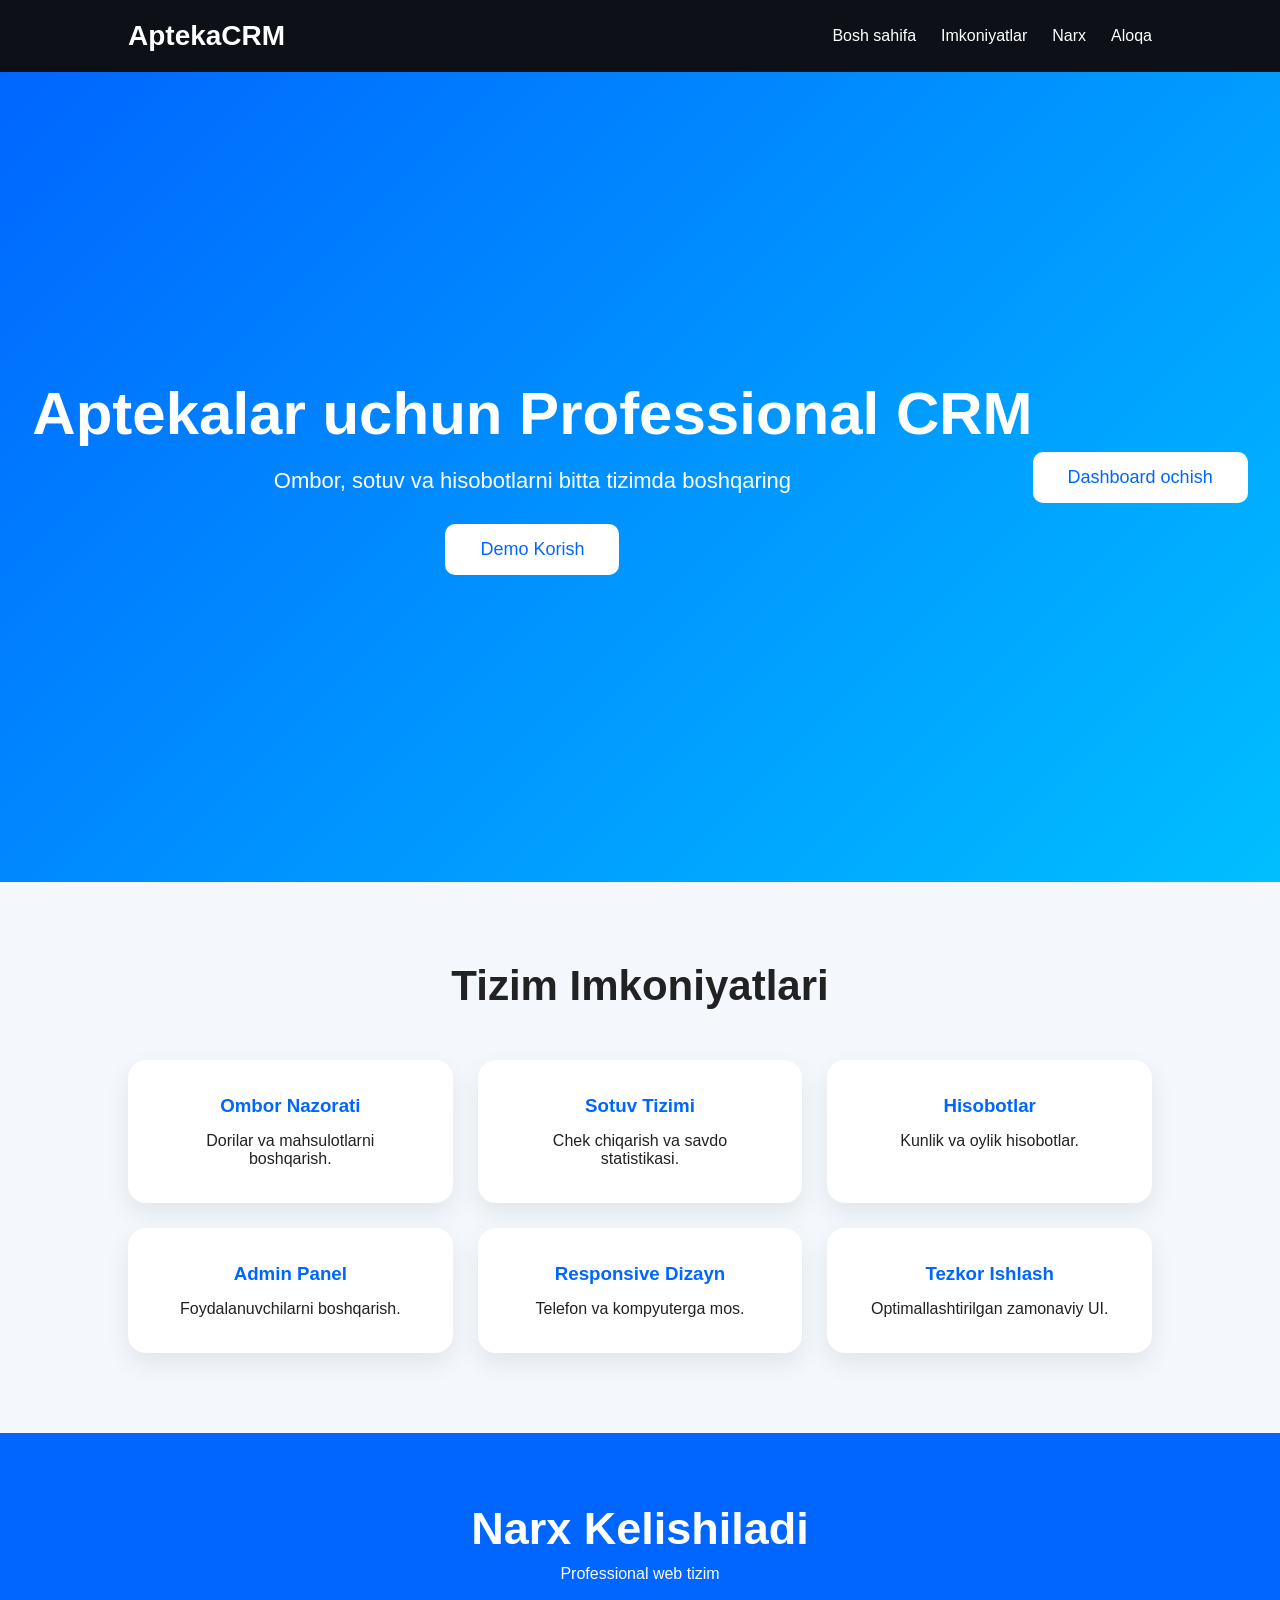
==== index.html @ 120ee1d0 "Add files via upload" ====
<!DOCTYPE html>
<html lang="en">
<head>
  <meta charset="UTF-8">
  <meta name="viewport" content="width=device-width, initial-scale=1.0">
  <title>Apteka CRM Pro</title>
  <link rel="stylesheet" href="./style.css">
</head>
<body>

<nav>
  <div class="logo">AptekaCRM</div>
  <ul>
    <li><a href="#">Bosh sahifa</a></li>
    <li><a href="#">Imkoniyatlar</a></li>
    <li><a href="#">Narx</a></li>
    <li><a href="#">Aloqa</a></li>
  </ul>
</nav>

<header class="hero">
  <div class="hero-text">
    <h1>Aptekalar uchun Professional CRM</h1>
    <p>Ombor, sotuv va hisobotlarni bitta tizimda boshqaring</p>
    <button id="demoBtn">Demo Korish</button>
  </div>
  <button onclick="location.href='dashboard.html'">Dashboard ochish</button>
</header>





<section class="features">
  <h2>Tizim Imkoniyatlari</h2>

  <div class="cards">

    <div class="card">
      <h3>Ombor Nazorati</h3>
      <p>Dorilar va mahsulotlarni boshqarish.</p>
    </div>

    <div class="card">
      <h3>Sotuv Tizimi</h3>
      <p>Chek chiqarish va savdo statistikasi.</p>
    </div>

    <div class="card">
      <h3>Hisobotlar</h3>
      <p>Kunlik va oylik hisobotlar.</p>
    </div>

    <div class="card">
      <h3>Admin Panel</h3>
      <p>Foydalanuvchilarni boshqarish.</p>
    </div>

    <div class="card">
      <h3>Responsive Dizayn</h3>
      <p>Telefon va kompyuterga mos.</p>
    </div>

    <div class="card">
      <h3>Tezkor Ishlash</h3>
      <p>Optimallashtirilgan zamonaviy UI.</p>
    </div>

  </div>
</section>

<section class="price">
  <h2>Narx Kelishiladi</h2>
  <p>Professional web tizim</p>
</section>


<script src="./main.js"></script>
</body>
</html>
---- style.css ----
*{
  margin:0;
  padding:0;
  box-sizing:border-box;
  font-family:Arial,sans-serif;
}

body{
  background:#f4f7fb;
  color:#222;
}

nav{
  display:flex;
  justify-content:space-between;
  align-items:center;
  padding:20px 10%;
  background:#0d1117;
}

.logo{
  color:white;
  font-size:28px;
  font-weight:bold;
}

nav ul{
  display:flex;
  list-style:none;
}

nav ul li{
  margin-left:25px;
}

nav ul li a{
  color:white;
  text-decoration:none;
  transition:0.3s;
}

nav ul li a:hover{
  color:#00bfff;
}

.hero{
  height:90vh;
  background:linear-gradient(135deg,#0066ff,#00bfff);
  display:flex;
  justify-content:center;
  align-items:center;
  text-align:center;
  color:white;
  padding:20px;
}

.hero-text h1{
  font-size:60px;
  margin-bottom:20px;
}

.hero-text p{
  font-size:22px;
  margin-bottom:30px;
}

button{
  padding:15px 35px;
  border:none;
  border-radius:10px;
  background:white;
  color:#0066ff;
  font-size:18px;
  cursor:pointer;
  transition:0.3s;
}

button:hover{
  transform:scale(1.05);
}

.features{
  padding:80px 10%;
  text-align:center;
}

.features h2{
  font-size:42px;
  margin-bottom:50px;
}

.cards{
  display:grid;
  grid-template-columns:repeat(auto-fit,minmax(250px,1fr));
  gap:25px;
}

.card{
  background:white;
  padding:35px;
  border-radius:18px;
  box-shadow:0 10px 25px rgba(0,0,0,0.08);
  transition:0.3s;
}

.card:hover{
  transform:translateY(-10px);
}

.card h3{
  color:#0066ff;
  margin-bottom:15px;
}

.price{
  background:#0066ff;
  color:white;
  text-align:center;
  padding:70px 20px;
}

.price h2{
  font-size:45px;
  margin-bottom:10px;
}
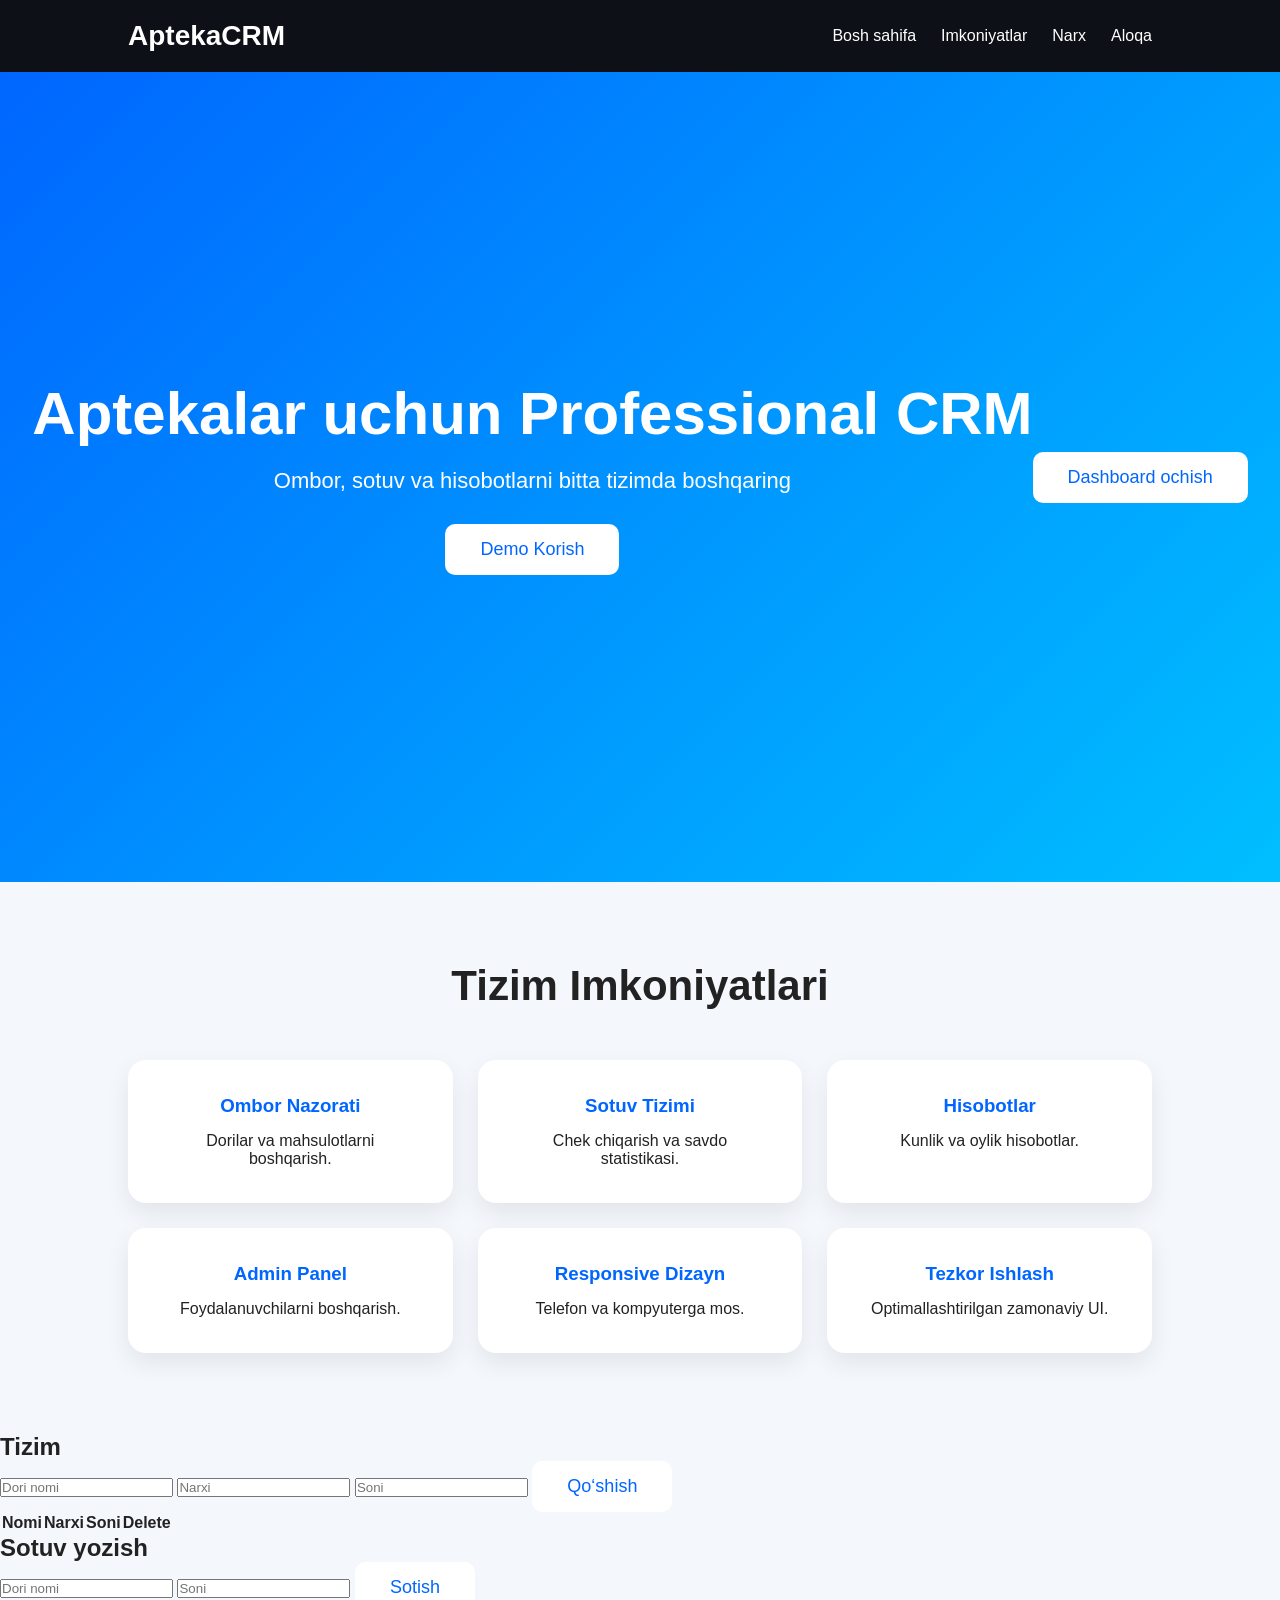
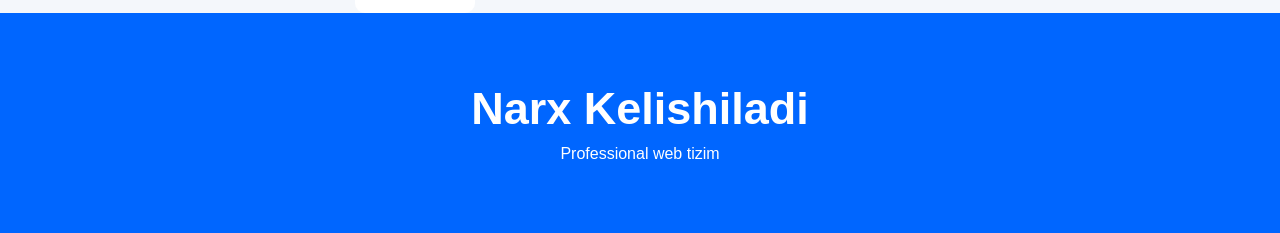
==== commit 5a30d556: "Update index.html" ====
--- a/index.html
+++ b/index.html
@@ -26,10 +26,6 @@
   </div>
   <button onclick="location.href='dashboard.html'">Dashboard ochish</button>
 </header>
-
-
-
-
 
 <section class="features">
   <h2>Tizim Imkoniyatlari</h2>
@@ -68,6 +64,60 @@
 
   </div>
 </section>
+  <section class="crm-system">
+
+  <h2>Tizim</h2>
+
+  
+  <form id="productForm">
+
+    <input type="text" id="name" placeholder="Dori nomi" required>
+
+    <input type="number" id="price" placeholder="Narxi" required>
+
+    <input type="number" id="quantity" placeholder="Soni" required>
+
+    <button type="submit">
+      Qo‘shish
+    </button>
+
+  </form>
+
+  <table>
+
+    <thead>
+      <tr>
+        <th>Nomi</th>
+        <th>Narxi</th>
+        <th>Soni</th>
+        <th>Delete</th>
+      </tr>
+    </thead>
+
+    <tbody id="productTable"></tbody>
+
+  </table>
+
+  
+  <h2 class="sale-title">Sotuv yozish</h2>
+
+  <form id="saleForm">
+
+    <input type="text" id="saleName"
+    placeholder="Dori nomi" required>
+
+    <input type="number" id="saleQty"
+    placeholder="Soni" required>
+
+    <button type="submit">
+      Sotish
+    </button>
+
+  </form>
+
+  <ul id="salesList"></ul>
+
+  </section>
 
 <section class="price">
   <h2>Narx Kelishiladi</h2>
@@ -77,4 +127,4 @@
 
 <script src="./main.js"></script>
 </body>
-</html>+</html>
--- a/style.css
+++ b/style.css
@@ -123,3 +123,34 @@
   font-size:45px;
   margin-bottom:10px;
 }
+@media (max-width: 768px) {
+
+  body{
+    flex-direction: column;
+  }
+
+  .sidebar{
+    width: 100%;
+    height: auto;
+    text-align: center;
+  }
+
+  .sidebar ul li{
+    display: inline-block;
+    margin: 5px;
+  }
+
+  .main{
+    padding: 10px;
+  }
+
+  .cards{
+    grid-template-columns: 1fr;
+  }
+
+  .topbar{
+    flex-direction: column;
+    gap: 10px;
+  }
+
+}
